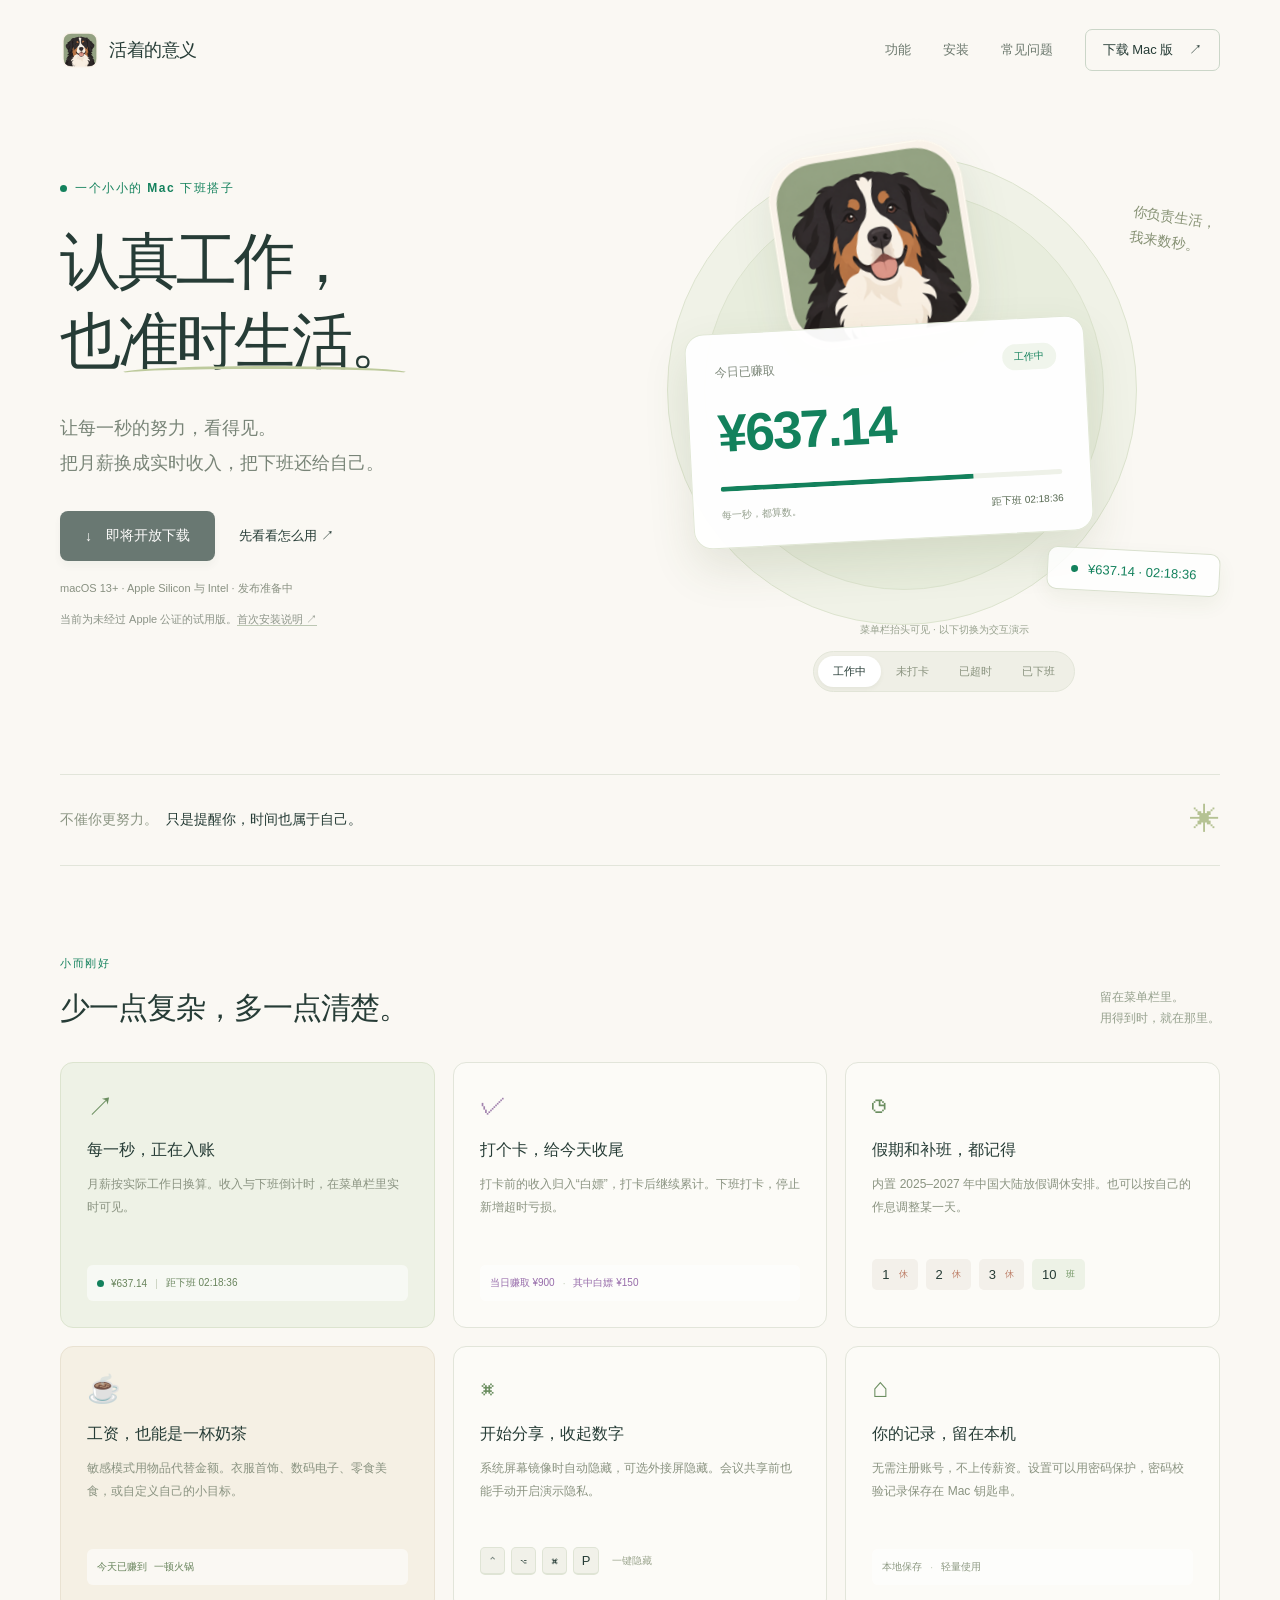
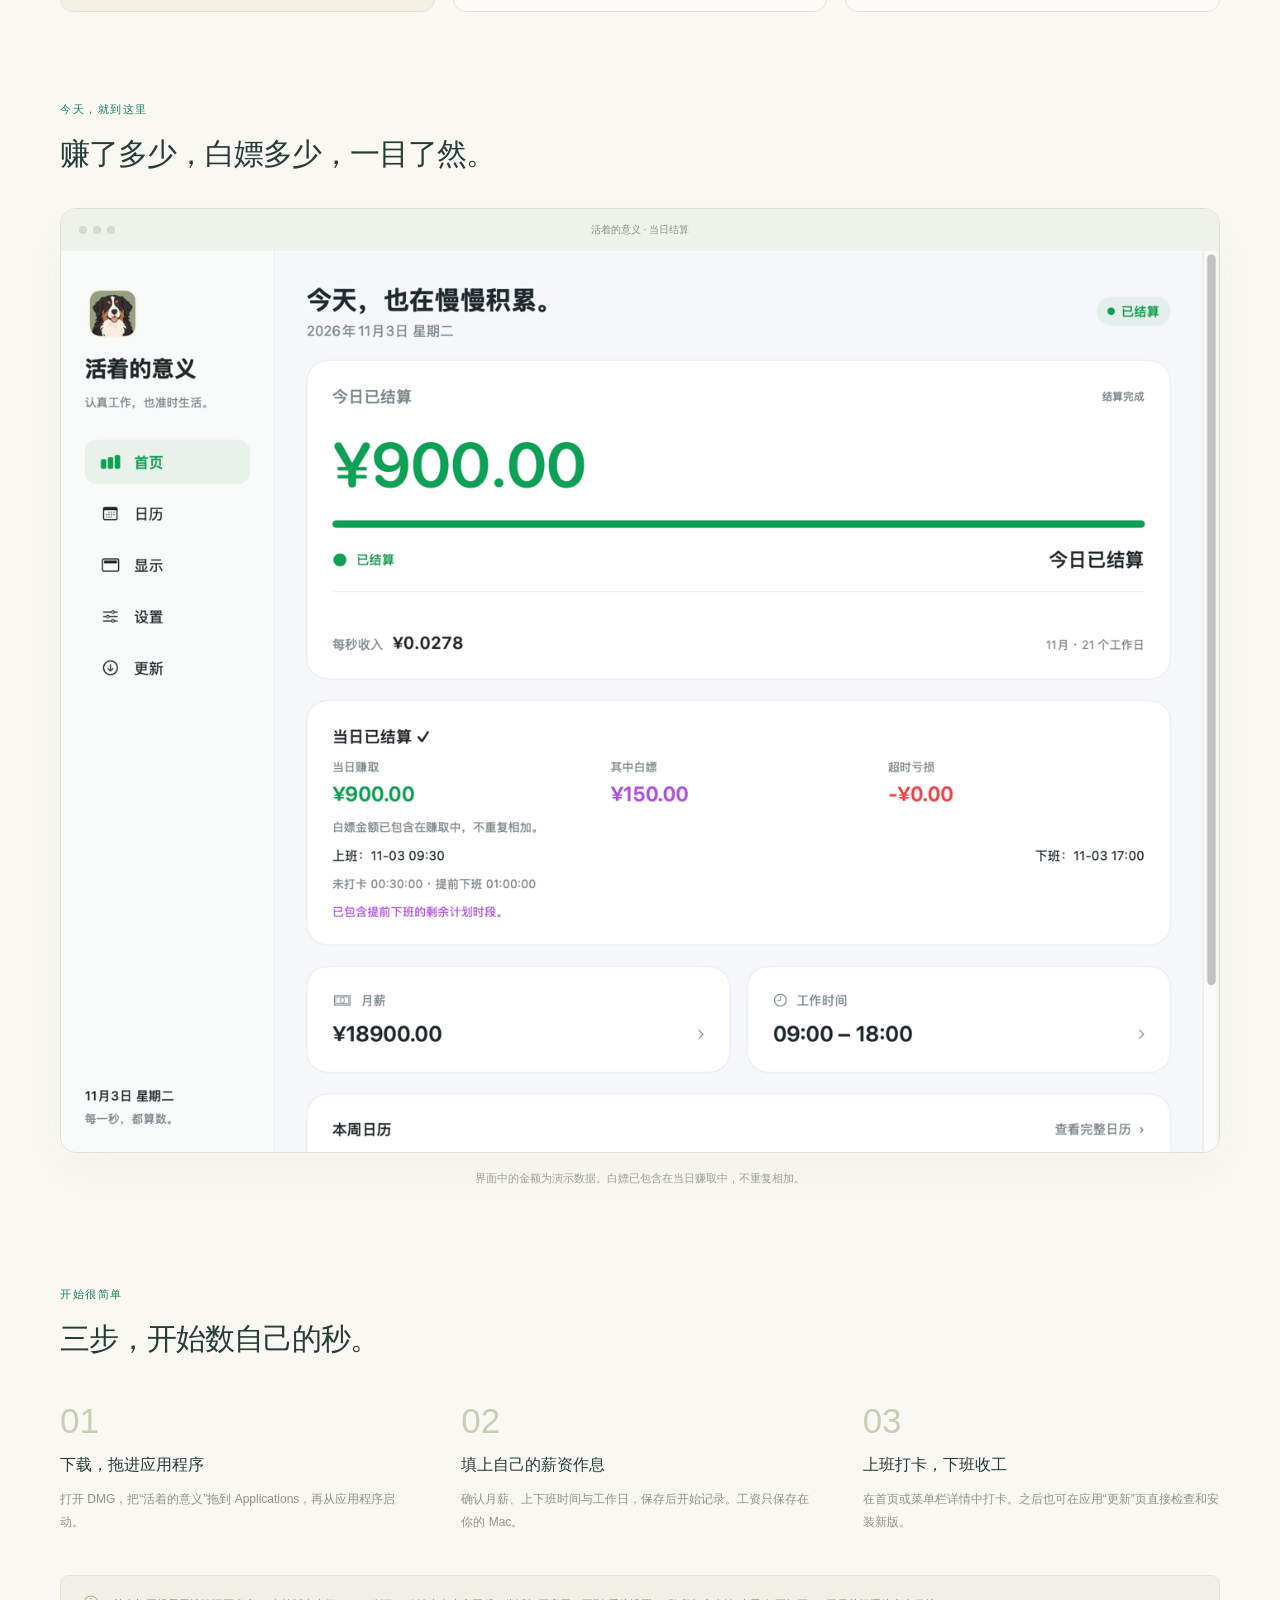
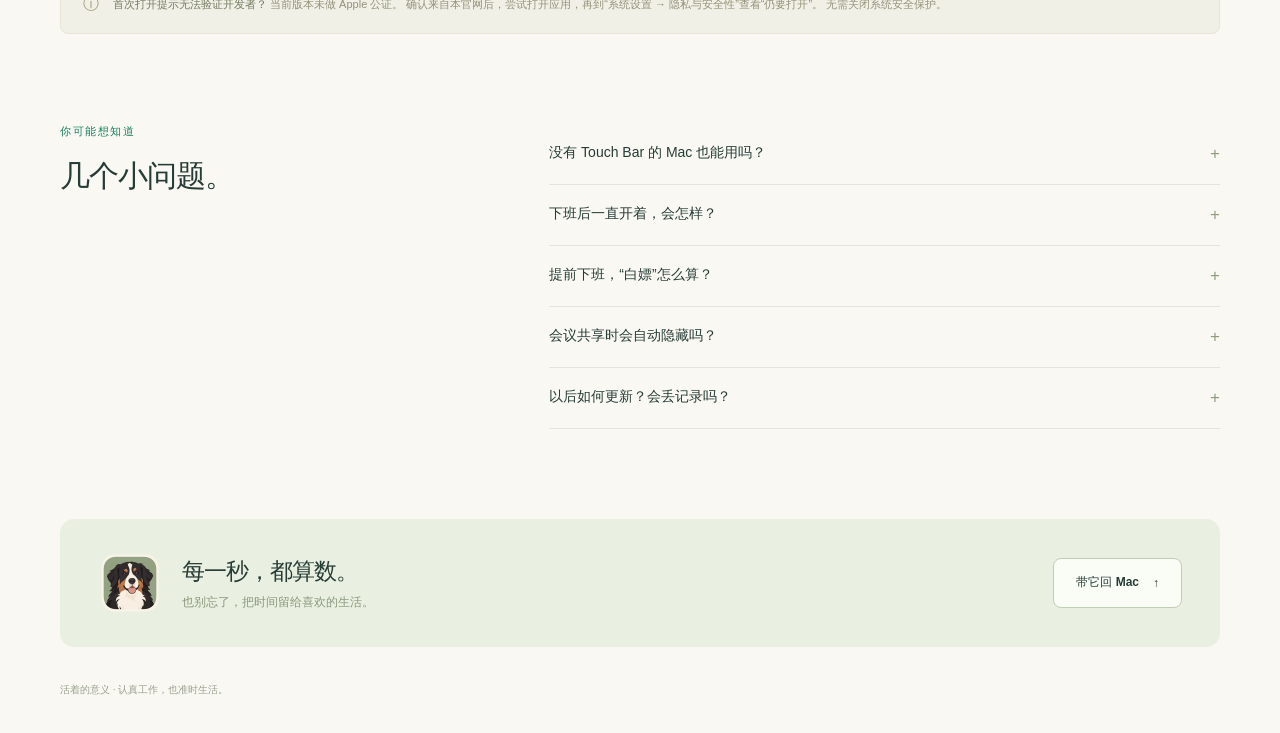
==== site/index.html @ 0f000b11 "Initial release of Living Meaning with bilingual documentation and publishing workflow" ====
<!doctype html>
<html lang="zh-CN">
  <head>
    <meta charset="utf-8" />
    <meta name="viewport" content="width=device-width, initial-scale=1" />
    <meta name="theme-color" content="#faf8f3" />
    <meta
      name="description"
      content="活着的意义，一款陪你准时下班的 Mac 小应用。每秒收入、上下班打卡、法定节假日和演示隐私。"
    />
    <title>活着的意义 — 认真工作，也准时生活。</title>
    <link rel="icon" href="./assets/app-icon.png" type="image/png" />
    <link rel="stylesheet" href="./style.css" />
    <script src="./release-config.js" defer></script>
    <script src="./app.js" defer></script>
  </head>
  <body>
    <header class="header wrap">
      <a class="brand" href="./" aria-label="活着的意义首页">
        <img src="./assets/app-icon.png" alt="" width="40" height="40" />
        <span>活着的意义</span>
      </a>
      <nav aria-label="主导航">
        <a href="#features">功能</a>
        <a href="#install">安装</a>
        <a href="#questions">常见问题</a>
        <a class="nav-download" href="#download">下载 Mac 版 <span aria-hidden="true">↗</span></a>
      </nav>
    </header>

    <main>
      <section class="hero wrap" id="download" aria-labelledby="hero-title">
        <div class="hero-copy">
          <div class="eyebrow"><span class="live-dot"></span> 一个小小的 Mac 下班搭子</div>
          <h1 id="hero-title">认真工作，<br />也<span class="underline">准时生活。</span></h1>
          <p class="lead">让每一秒的努力，看得见。<br />把月薪换成实时收入，把下班还给自己。</p>
          <div class="download-actions">
            <a class="button primary" id="download-button" aria-disabled="true" tabindex="-1">
              <span aria-hidden="true">↓</span> <span id="download-label">即将开放下载</span>
            </a>
            <a class="text-link" href="#how-it-works">先看看怎么用 <span aria-hidden="true">↗</span></a>
          </div>
          <p class="release-meta" id="release-meta">macOS 13+ · Apple Silicon 与 Intel · 发布准备中</p>
          <p class="install-note">当前为未经过 Apple 公证的试用版。<a href="#install">首次安装说明 ↗</a></p>
        </div>

        <div class="hero-visual" aria-label="应用状态演示，使用示例数据">
          <div class="orbit orbit-one"></div>
          <div class="orbit orbit-two"></div>
          <div class="visual-note">你负责生活，<br />我来数秒。</div>
          <img class="dog-icon" src="./assets/app-icon.png" alt="伯恩山犬应用图标" width="220" height="220" />
          <div class="floating-card">
            <div class="card-heading">
              <span id="demo-heading">今日已赚取</span><span class="pill" id="demo-pill">工作中</span>
            </div>
            <div class="demo-amount" id="demo-amount">¥637.14</div>
            <div class="demo-track"><span id="demo-progress"></span></div>
            <div class="demo-bottom">
              <span id="demo-state">每一秒，都算数。</span><strong id="demo-timer">距下班 02:18:36</strong>
            </div>
          </div>
          <div class="menu-preview">
            <span class="live-dot" id="menu-dot"></span><span id="menu-label">¥637.14 · 02:18:36</span>
          </div>
          <p class="demo-caption">菜单栏抬头可见 · 以下切换为交互演示</p>
          <div class="demo-switch" role="group" aria-label="切换状态示例">
            <button data-phase="working" aria-pressed="true">工作中</button>
            <button data-phase="awaiting" aria-pressed="false">未打卡</button>
            <button data-phase="overtime" aria-pressed="false">已超时</button>
            <button data-phase="settled" aria-pressed="false">已下班</button>
          </div>
        </div>
      </section>

      <div class="belief wrap">
        <span>不催你更努力。</span><strong>只是提醒你，时间也属于自己。</strong>
        <span class="small-star" aria-hidden="true">✳</span>
      </div>

      <section class="wrap section" id="features" aria-labelledby="features-title">
        <div class="section-top">
          <div>
            <p class="eyebrow">小而刚好</p>
            <h2 id="features-title">少一点复杂，多一点清楚。</h2>
          </div>
          <p class="section-aside">留在菜单栏里。<br />用得到时，就在那里。</p>
        </div>
        <div class="feature-grid">
          <article class="feature-card green-card">
            <span class="feature-symbol" aria-hidden="true">↗</span>
            <h3>每一秒，正在入账</h3>
            <p>月薪按实际工作日换算。收入与下班倒计时，在菜单栏里实时可见。</p>
            <div class="mini-status">
              <span class="live-dot"></span> ¥637.14 <span class="mini-divider">|</span> 距下班 02:18:36
            </div>
          </article>
          <article class="feature-card">
            <span class="feature-symbol purple" aria-hidden="true">✓</span>
            <h3>打个卡，给今天收尾</h3>
            <p>打卡前的收入归入“白嫖”，打卡后继续累计。下班打卡，停止新增超时亏损。</p>
            <div class="mini-status purple-text">当日赚取 ¥900 <span class="mini-divider">·</span> 其中白嫖 ¥150</div>
          </article>
          <article class="feature-card">
            <span class="feature-symbol" aria-hidden="true">◷</span>
            <h3>假期和补班，都记得</h3>
            <p>内置 2025–2027 年中国大陆放假调休安排。也可以按自己的作息调整某一天。</p>
            <div class="calendar-mini" aria-label="国庆日历示例">
              <span>1<small>休</small></span
              ><span>2<small>休</small></span
              ><span>3<small>休</small></span>
              <span class="makeup">10<small>班</small></span>
            </div>
          </article>
          <article class="feature-card cream-card">
            <span class="feature-symbol" aria-hidden="true">☕</span>
            <h3>工资，也能是一杯奶茶</h3>
            <p>敏感模式用物品代替金额。衣服首饰、数码电子、零食美食，或自定义自己的小目标。</p>
            <div class="mini-status">今天已赚到 <strong>一顿火锅</strong></div>
          </article>
          <article class="feature-card">
            <span class="feature-symbol" aria-hidden="true">⌘</span>
            <h3>开始分享，收起数字</h3>
            <p>系统屏幕镜像时自动隐藏，可选外接屏隐藏。会议共享前也能手动开启演示隐私。</p>
            <div class="shortcut"><kbd>⌃</kbd><kbd>⌥</kbd><kbd>⌘</kbd><kbd>P</kbd><span>一键隐藏</span></div>
          </article>
          <article class="feature-card">
            <span class="feature-symbol" aria-hidden="true">⌂</span>
            <h3>你的记录，留在本机</h3>
            <p>无需注册账号，不上传薪资。设置可以用密码保护，密码校验记录保存在 Mac 钥匙串。</p>
            <div class="mini-status muted-status">本地保存 <span class="mini-divider">·</span> 轻量使用</div>
          </article>
        </div>
      </section>

      <section class="wrap section showcase" id="how-it-works" aria-labelledby="showcase-title">
        <div class="section-top">
          <div>
            <p class="eyebrow">今天，就到这里</p>
            <h2 id="showcase-title">赚了多少，白嫖多少，一目了然。</h2>
          </div>
        </div>
        <div class="screenshot-frame">
          <div class="window-bar">
            <span></span><span></span><span></span>
            <p>活着的意义 · 当日结算</p>
          </div>
          <img
            src="./assets/dashboard.png"
            alt="应用结算界面：赚取 900 元、其中白嫖 150 元、亏损 0 元的演示记录"
            width="1400"
            height="1090"
            loading="lazy"
          />
        </div>
        <p class="image-caption">界面中的金额为演示数据。白嫖已包含在当日赚取中，不重复相加。</p>
      </section>

      <section class="wrap section" id="install" aria-labelledby="install-title">
        <div class="section-top">
          <div>
            <p class="eyebrow">开始很简单</p>
            <h2 id="install-title">三步，开始数自己的秒。</h2>
          </div>
        </div>
        <ol class="steps">
          <li>
            <span class="step-number">01</span>
            <h3>下载，拖进应用程序</h3>
            <p>打开 DMG，把“活着的意义”拖到 Applications，再从应用程序启动。</p>
          </li>
          <li>
            <span class="step-number">02</span>
            <h3>填上自己的薪资作息</h3>
            <p>确认月薪、上下班时间与工作日，保存后开始记录。工资只保存在你的 Mac。</p>
          </li>
          <li>
            <span class="step-number">03</span>
            <h3>上班打卡，下班收工</h3>
            <p>在首页或菜单栏详情中打卡。之后也可在应用“更新”页直接检查和安装新版。</p>
          </li>
        </ol>
        <div class="notice">
          <span aria-hidden="true">ⓘ</span>
          <p>
            <strong>首次打开提示无法验证开发者？</strong> 当前版本未做 Apple 公证。
            确认来自本官网后，尝试打开应用，再到“系统设置 → 隐私与安全性”查看“仍要打开”。 无需关闭系统安全保护。
          </p>
        </div>
      </section>

      <section class="wrap section faq-section" id="questions" aria-labelledby="faq-title">
        <div>
          <p class="eyebrow">你可能想知道</p>
          <h2 id="faq-title">几个小问题。</h2>
        </div>
        <div class="faq-list">
          <details>
            <summary>没有 Touch Bar 的 Mac 也能用吗？<span>+</span></summary>
            <p>
              可以。主窗口和菜单栏支持所有符合系统要求的 Mac。配备 Touch Bar 时，应用在前台可显示对应信息；
              切换到其他应用后，Touch Bar 会跟随系统切换。
            </p>
          </details>
          <details>
            <summary>下班后一直开着，会怎样？<span>+</span></summary>
            <p>
              没有下班打卡时，会按每秒薪资累计独立的超时亏损。下班打卡后停止新增亏损。
              退出期间不会补扣；退出不等于打卡，重开后仍可能继续计时。睡眠期间若应用未退出，计时继续。
            </p>
          </details>
          <details>
            <summary>提前下班，“白嫖”怎么算？<span>+</span></summary>
            <p>
              确认提前下班后，剩余计划工作时间会一次性计入当日收入，并归为白嫖。
              上班前未打卡的计划时段也属于白嫖。白嫖是总收入的子集，不重复相加。
            </p>
          </details>
          <details>
            <summary>会议共享时会自动隐藏吗？<span>+</span></summary>
            <p>
              系统镜像可以触发自动隐藏，也可选择连接外接显示器时隐藏。会议软件和录屏方式不一定能被识别， 共享前建议按
              ⌃⌥⌘P 手动隐藏。隐藏期间后台计时继续。
            </p>
          </details>
          <details>
            <summary>以后如何更新？会丢记录吗？<span>+</span></summary>
            <p>
              从本官网安装的发布版本内置更新源，在应用“更新”页检查即可。更新清单和安装包会验证发布签名，
              确认后才安装，并保留本机设置和记录。旧试用版可先手动安装一次官网版本。
            </p>
          </details>
        </div>
      </section>

      <section class="wrap closing">
        <img src="./assets/app-icon.png" alt="" width="64" height="64" loading="lazy" />
        <div>
          <h2>每一秒，都算数。</h2>
          <p>也别忘了，把时间留给喜欢的生活。</p>
        </div>
        <a class="button secondary" href="#download">带它回 Mac <span aria-hidden="true">↑</span></a>
      </section>
    </main>

    <footer class="wrap footer">
      <span>活着的意义 · 认真工作，也准时生活。</span>
      <div>
        <a id="source-link" hidden>GitHub 源码 ↗</a><a id="release-link" hidden>版本记录 ↗</a>
        <button id="checksum-button" hidden>校验下载文件</button>
      </div>
    </footer>
    <dialog id="checksum-dialog">
      <form method="dialog"><button class="close-dialog" aria-label="关闭">×</button></form>
      <h2>下载文件校验</h2>
      <p>将下载文件的 SHA-256 与下方数值核对：</p>
      <code id="checksum-value"></code>
      <p class="dialog-note" id="checksum-name"></p>
    </dialog>
    <noscript><p class="noscript">请启用 JavaScript 查看当前版本与下载入口。</p></noscript>
  </body>
</html>
---- site/style.css ----
:root {
  color-scheme: light;
  --paper: #faf8f3;
  --ink: #263c36;
  --muted: #7b867c;
  --green: #13815c;
  --line: #e2e5da;
  --phase-color: #13815c;
  font-family: -apple-system, BlinkMacSystemFont, "PingFang SC", "Microsoft YaHei", sans-serif;
  color: var(--ink);
  background: var(--paper);
  font-synthesis: none;
}
* {
  box-sizing: border-box;
}
html {
  scroll-behavior: smooth;
  scroll-padding-top: 30px;
}
body {
  margin: 0;
}
a {
  color: inherit;
  text-decoration: none;
}
button {
  font: inherit;
  color: inherit;
  cursor: pointer;
}
button,
a {
  -webkit-tap-highlight-color: transparent;
}
a:focus-visible,
button:focus-visible,
summary:focus-visible {
  outline: 3px solid #dfaa57;
  outline-offset: 5px;
}
[hidden] {
  display: none !important;
}
.wrap {
  width: min(1160px, calc(100% - 80px));
  margin-inline: auto;
}
.header {
  display: flex;
  justify-content: space-between;
  align-items: center;
  min-height: 100px;
  gap: 24px;
}
.brand {
  display: flex;
  align-items: center;
  gap: 9px;
  font-size: 18px;
  font-weight: 650;
  letter-spacing: -0.4px;
}
.brand img {
  display: block;
}
nav {
  display: flex;
  align-items: center;
  gap: 32px;
  font-size: 13px;
}
nav a:not(.nav-download) {
  color: #6b786d;
}
nav a:hover,
.text-link:hover {
  color: var(--green);
}
.nav-download {
  padding: 11px 17px;
  border: 1px solid #cbd6c8;
  border-radius: 7px;
}
.nav-download span {
  padding-left: 12px;
}
.hero {
  display: grid;
  grid-template-columns: 1.05fr 1fr;
  min-height: 610px;
  padding-block: 80px 82px;
  gap: 30px;
}
.eyebrow {
  font-size: 12px;
  letter-spacing: 1.5px;
  color: var(--green);
  font-weight: 600;
  margin: 0 0 24px;
}
.hero .eyebrow {
  display: flex;
  align-items: center;
  gap: 8px;
}
.live-dot {
  display: inline-block;
  width: 7px;
  height: 7px;
  border-radius: 50%;
  background: var(--green);
}
h1 {
  font-size: clamp(43px, 4.8vw, 66px);
  line-height: 1.3;
  letter-spacing: -3px;
  margin: 0;
  font-weight: 650;
}
.underline {
  position: relative;
  white-space: nowrap;
}
.underline::after {
  content: "";
  position: absolute;
  left: 0;
  bottom: -6px;
  height: 9px;
  width: 99%;
  border: 3px solid #bdca9c;
  border-color: #bdca9c transparent transparent;
  border-radius: 50%;
}
.lead {
  color: #788477;
  font-size: 18px;
  line-height: 1.95;
  margin: 30px 0;
}
.download-actions {
  display: flex;
  align-items: center;
  flex-wrap: wrap;
  gap: 24px;
  margin: 30px 0 18px;
}
.button {
  display: inline-flex;
  align-items: center;
  justify-content: center;
  gap: 14px;
  padding: 16px 25px;
  border-radius: 8px;
  font-size: 14px;
  font-weight: 600;
  min-height: 50px;
  transition: transform 0.15s;
}
.button:not([aria-disabled]):hover {
  transform: translateY(-2px);
}
.primary {
  background: var(--ink);
  color: white;
  box-shadow: 0 5px 10px #263c3610;
}
.button[aria-disabled] {
  cursor: default;
  opacity: 0.68;
}
.text-link {
  font-size: 13px;
}
.release-meta {
  font-size: 11px;
  color: #889081;
  line-height: 1.8;
}
.install-note {
  font-size: 11px;
  color: #8c9488;
  line-height: 1.7;
}
.install-note a {
  border-bottom: 1px solid #bcc7b3;
}
.hero-visual {
  position: relative;
  min-height: 440px;
  padding-top: 145px;
}
.orbit {
  position: absolute;
  border: 1px solid #dde4cf;
  border-radius: 50%;
  z-index: -1;
}
.orbit-one {
  width: 470px;
  height: 470px;
  left: -2px;
  top: -25px;
  background: #f0f2e7;
}
.orbit-two {
  width: 400px;
  height: 400px;
  left: 35px;
  top: 10px;
  background: #e8eddd;
}
.dog-icon {
  position: absolute;
  top: -45px;
  left: 95px;
  transform: rotate(-9deg);
  filter: drop-shadow(0 15px 20px #3a462c18);
}
.visual-note {
  position: absolute;
  top: 25px;
  right: 5px;
  line-height: 1.8;
  color: #869174;
  font-size: 14px;
  transform: rotate(8deg);
}
.floating-card {
  position: relative;
  z-index: 1;
  background: #fffffff5;
  padding: 25px 28px;
  border-radius: 19px;
  border: 1px solid #e1e7d6;
  box-shadow: 0 20px 45px #445a2420;
  transform: rotate(-3deg);
  width: 400px;
  margin-left: 20px;
}
.card-heading {
  display: flex;
  align-items: center;
  justify-content: space-between;
  color: #7d887a;
  font-size: 12px;
}
.pill {
  color: var(--phase-color);
  background: #f0f5ec;
  font-size: 10px;
  border-radius: 20px;
  padding: 6px 12px;
}
.demo-amount {
  font-size: 53px;
  font-weight: 600;
  letter-spacing: -2px;
  color: var(--phase-color);
  margin: 17px 0 23px;
}
.demo-track {
  height: 5px;
  border-radius: 3px;
  background: #eef1e8;
  overflow: hidden;
}
.demo-track span {
  display: block;
  width: 74%;
  height: 100%;
  background: var(--phase-color);
  transition: width 0.25s;
}
.demo-bottom {
  display: flex;
  justify-content: space-between;
  gap: 10px;
  margin-top: 17px;
  font-size: 10px;
  color: #95a08e;
}
.demo-bottom strong {
  color: #53664e;
  font-weight: 500;
  font-variant-numeric: tabular-nums;
}
.menu-preview {
  position: relative;
  z-index: 2;
  display: flex;
  align-items: center;
  gap: 10px;
  width: fit-content;
  padding: 13px 23px;
  margin-top: 10px;
  margin-left: auto;
  margin-right: 0;
  background: #ffffffd9;
  border: 1px solid #d9e0ce;
  box-shadow: 0 8px 20px #465e1f10;
  border-radius: 10px;
  font-size: 13px;
  color: var(--phase-color);
  transform: rotate(3deg);
  font-variant-numeric: tabular-nums;
}
#menu-dot {
  background: var(--phase-color);
}
.demo-caption {
  text-align: center;
  margin: 30px 0 14px;
  font-size: 10px;
  color: #96a08d;
}
.demo-switch {
  display: flex;
  justify-content: center;
  width: fit-content;
  margin: 0 auto;
  padding: 4px;
  background: #efefe6;
  border: 1px solid #e3e6d9;
  border-radius: 30px;
}
.demo-switch button {
  border: 0;
  background: transparent;
  padding: 8px 15px;
  border-radius: 20px;
  font-size: 11px;
  color: #89927e;
}
.demo-switch button[aria-pressed="true"] {
  background: #fff;
  color: var(--ink);
  box-shadow: 0 2px 4px #52603212;
}
.belief {
  display: flex;
  align-items: center;
  gap: 8px;
  border-block: 1px solid var(--line);
  padding-block: 28px;
  font-size: 14px;
}
.belief > span:first-child {
  color: #8b9583;
}
.belief strong {
  font-weight: 500;
}
.small-star {
  margin-left: auto;
  font-size: 30px;
  color: #b5c293;
}
.section {
  padding-top: 90px;
}
.section-top {
  display: flex;
  justify-content: space-between;
  align-items: flex-end;
  margin-bottom: 32px;
  gap: 24px;
}
.section .eyebrow {
  margin-bottom: 14px;
  font-size: 11px;
}
h2 {
  margin: 0;
  font-size: 30px;
  font-weight: 600;
  letter-spacing: -1px;
  line-height: 1.5;
}
.section-aside {
  color: #95a08d;
  font-size: 12px;
  line-height: 1.8;
  margin: 0;
}
.feature-grid {
  display: grid;
  grid-template-columns: repeat(3, 1fr);
  gap: 18px;
}
.feature-card {
  border: 1px solid var(--line);
  background: #fcfbf7;
  border-radius: 13px;
  padding: 26px;
  min-width: 0;
}
.green-card {
  background: #eef2e6;
  border-color: #dce4cf;
}
.cream-card {
  background: #f5f0e4;
  border-color: #e9e2d2;
}
.feature-symbol {
  display: block;
  font-size: 27px;
  color: #6b8e60;
  height: 37px;
}
.purple {
  color: #a283ae;
}
h3 {
  font-weight: 600;
  font-size: 16px;
  margin: 14px 0 12px;
}
.feature-card p {
  color: #8a9381;
  font-size: 12px;
  line-height: 1.95;
  margin: 0;
  min-height: 70px;
}
.mini-status {
  display: flex;
  align-items: center;
  gap: 7px;
  margin-top: 22px;
  font-size: 10px;
  color: #68845c;
  white-space: nowrap;
  background: #ffffff90;
  padding: 11px 10px;
  border-radius: 6px;
}
.mini-divider {
  color: #c5cebb;
  padding-inline: 1px;
}
.purple-text {
  color: #976caa;
}
.muted-status {
  color: #8c9881;
}
.calendar-mini {
  display: flex;
  gap: 8px;
  margin-top: 16px;
}
.calendar-mini > span {
  display: flex;
  align-items: center;
  gap: 9px;
  font-size: 13px;
  padding: 8px 10px;
  background: #f3f0ea;
  border-radius: 5px;
}
.calendar-mini small {
  font-size: 9px;
  color: #bc7b64;
}
.calendar-mini .makeup {
  background: #edf2e6;
}
.calendar-mini .makeup small {
  color: #6f9461;
}
.shortcut {
  display: flex;
  gap: 6px;
  align-items: center;
  margin-top: 20px;
}
kbd {
  font: inherit;
  font-size: 13px;
  background: #f1f1e9;
  border: 1px solid #dfe4d5;
  border-bottom-width: 2px;
  padding: 5px 8px;
  border-radius: 5px;
}
.shortcut span {
  font-size: 10px;
  color: #9ba58e;
  margin-left: 7px;
}
.screenshot-frame {
  border-radius: 16px;
  border: 1px solid #dce2d4;
  overflow: hidden;
  box-shadow: 0 20px 50px #44542f0a;
}
.window-bar {
  display: flex;
  gap: 6px;
  align-items: center;
  background: #eff2eb;
  padding: 14px 18px;
}
.window-bar > span {
  border-radius: 50%;
  width: 8px;
  height: 8px;
  background: #d4dbcc;
}
.window-bar p {
  text-align: center;
  flex: 1;
  margin: 0 42px 0 0;
  font-size: 10px;
  color: #87947c;
}
.screenshot-frame img {
  display: block;
  width: 100%;
  height: auto;
}
.image-caption {
  color: #9aa28e;
  font-size: 11px;
  text-align: center;
  margin-top: 18px;
}
.steps {
  display: grid;
  grid-template-columns: repeat(3, 1fr);
  gap: 44px;
  list-style: none;
  padding: 0;
  margin: 40px 0;
}
.step-number {
  font-size: 35px;
  color: #c5cfb4;
  font-weight: 300;
}
.steps p {
  font-size: 12px;
  line-height: 1.95;
  color: #8b9682;
  margin: 0;
}
.notice {
  display: flex;
  gap: 14px;
  background: #f1f0e7;
  border: 1px solid #e7e5d6;
  padding: 18px 22px;
  border-radius: 8px;
}
.notice > span {
  color: #9f9d78;
}
.notice p {
  margin: 0;
  color: #929279;
  font-size: 11px;
  line-height: 1.9;
}
.notice strong {
  color: #737a5f;
  font-weight: 500;
}
.faq-section {
  display: grid;
  grid-template-columns: 1fr 1.6fr;
  gap: 70px;
}
.faq-list details {
  border-bottom: 1px solid var(--line);
}
summary {
  display: flex;
  list-style: none;
  justify-content: space-between;
  gap: 20px;
  padding: 20px 0;
  cursor: pointer;
  font-size: 14px;
}
summary::-webkit-details-marker {
  display: none;
}
summary span {
  color: #8e9c7e;
  font-size: 17px;
}
details[open] summary span {
  transform: rotate(45deg);
}
.faq-list p {
  margin: 0 20px 20px 0;
  color: #8c9684;
  font-size: 12px;
  line-height: 1.95;
}
.closing {
  display: flex;
  align-items: center;
  gap: 20px;
  background: #eaf0e1;
  border-radius: 14px;
  padding: 32px 38px;
  margin-top: 90px;
}
.closing h2 {
  font-size: 23px;
}
.closing p {
  margin: 5px 0 0;
  font-size: 12px;
  color: #89987b;
}
.secondary {
  margin-left: auto;
  border: 1px solid #c2ceb4;
  font-size: 12px;
  background: #fafcf6;
  padding: 12px 22px;
}
.footer {
  display: flex;
  justify-content: space-between;
  align-items: center;
  gap: 25px;
  padding-block: 36px;
  font-size: 10px;
  color: #98a18f;
}
.footer > div {
  display: flex;
  gap: 20px;
}
.footer button {
  border: 0;
  background: none;
  padding: 0;
  font-size: 10px;
}
dialog {
  border: 1px solid var(--line);
  border-radius: 14px;
  background: var(--paper);
  color: var(--ink);
  padding: 30px;
  max-width: min(540px, 90vw);
}
dialog::backdrop {
  background: #263c3670;
}
dialog h2 {
  font-size: 23px;
}
dialog p {
  font-size: 12px;
  color: #7d8776;
  line-height: 1.8;
}
dialog code {
  display: block;
  overflow-wrap: anywhere;
  font-size: 12px;
  background: #eceee5;
  padding: 15px;
  border-radius: 6px;
}
.close-dialog {
  float: right;
  border: 0;
  background: none;
  font-size: 25px;
}
.dialog-note {
  overflow-wrap: anywhere;
}
.noscript {
  padding: 20px;
  text-align: center;
}
@media (min-width: 1600px) {
  .hero {
    padding-block: 110px;
  }
}
@media (max-width: 1050px) {
  .wrap {
    width: calc(100% - 48px);
  }
  .hero {
    gap: 15px;
    padding-top: 60px;
  }
  .hero-visual {
    transform: scale(0.9);
    transform-origin: top right;
    margin-left: -40px;
  }
  .orbit-one {
    width: 420px;
    height: 420px;
  }
  .orbit-two {
    width: 350px;
    height: 350px;
  }
  .floating-card {
    width: 365px;
  }
  .feature-card {
    padding: 20px;
  }
  .mini-status {
    font-size: 9px;
    gap: 4px;
  }
  .calendar-mini {
    gap: 4px;
  }
  .calendar-mini > span {
    padding-inline: 7px;
  }
}
@media (max-width: 900px) {
  .header {
    min-height: 80px;
  }
  .brand {
    font-size: 16px;
  }
  nav {
    gap: 18px;
    font-size: 12px;
  }
  nav > a:not(.nav-download) {
    display: none;
  }
  .nav-download {
    padding: 10px 12px;
  }
  .hero {
    grid-template-columns: 1fr;
    gap: 55px;
    padding-block: 40px;
  }
  h1 {
    font-size: 51px;
    letter-spacing: -2px;
  }
  .lead {
    font-size: 16px;
  }
  .hero-visual {
    width: min(440px, 100%);
    justify-self: center;
    transform: none;
    margin: 0;
    min-height: 450px;
  }
  .orbit-one {
    width: 95%;
    height: 400px;
    left: 0;
  }
  .orbit-two {
    width: 78%;
    height: 330px;
    left: 8%;
  }
  .floating-card {
    width: calc(100% - 30px);
    margin-left: 4px;
    padding: 23px;
  }
  .dog-icon {
    left: 20%;
    width: 190px;
    height: 190px;
    top: -25px;
  }
  .visual-note {
    font-size: 12px;
  }
  .menu-preview {
    font-size: 12px;
  }
  .belief {
    font-size: 12px;
    flex-wrap: wrap;
    gap: 7px;
  }
  .small-star {
    font-size: 25px;
  }
  .section {
    padding-top: 58px;
  }
  h2 {
    font-size: 24px;
  }
  .section-aside {
    display: none;
  }
  .feature-grid {
    grid-template-columns: repeat(2, 1fr);
    gap: 12px;
  }
  .feature-card {
    padding: 20px;
  }
  .feature-card h3 {
    font-size: 15px;
  }
  .feature-card p {
    min-height: 90px;
  }
  .mini-status {
    flex-wrap: wrap;
    white-space: normal;
    line-height: 1.8;
  }
  .steps {
    gap: 24px;
  }
  .steps h3 {
    font-size: 14px;
  }
  .faq-section {
    grid-template-columns: 1fr;
    gap: 15px;
  }
  .closing {
    margin-top: 58px;
    padding: 24px;
    flex-wrap: wrap;
    gap: 15px;
  }
  .closing h2 {
    font-size: 21px;
  }
  .closing .button {
    margin-left: 0;
  }
  .footer {
    flex-direction: column;
    align-items: flex-start;
    gap: 15px;
  }
}
@media (max-width: 430px) {
  .wrap {
    width: calc(100% - 36px);
  }
  h1 {
    font-size: 44px;
  }
  .download-actions {
    gap: 18px;
  }
  .feature-grid,
  .steps {
    grid-template-columns: 1fr;
  }
  .feature-card p {
    min-height: auto;
  }
  .mini-status {
    font-size: 11px;
  }
  .steps {
    gap: 30px;
    margin-top: 24px;
  }
  .steps h3 {
    font-size: 16px;
  }
  .demo-switch button {
    padding-inline: 12px;
  }
  .demo-bottom {
    font-size: 9px;
    gap: 6px;
  }
  .demo-amount {
    font-size: 48px;
  }
  .notice {
    padding: 16px;
  }
}
@media (prefers-reduced-motion: reduce) {
  html {
    scroll-behavior: auto;
  }
  *,
  *::before,
  *::after {
    transition: none !important;
  }
}
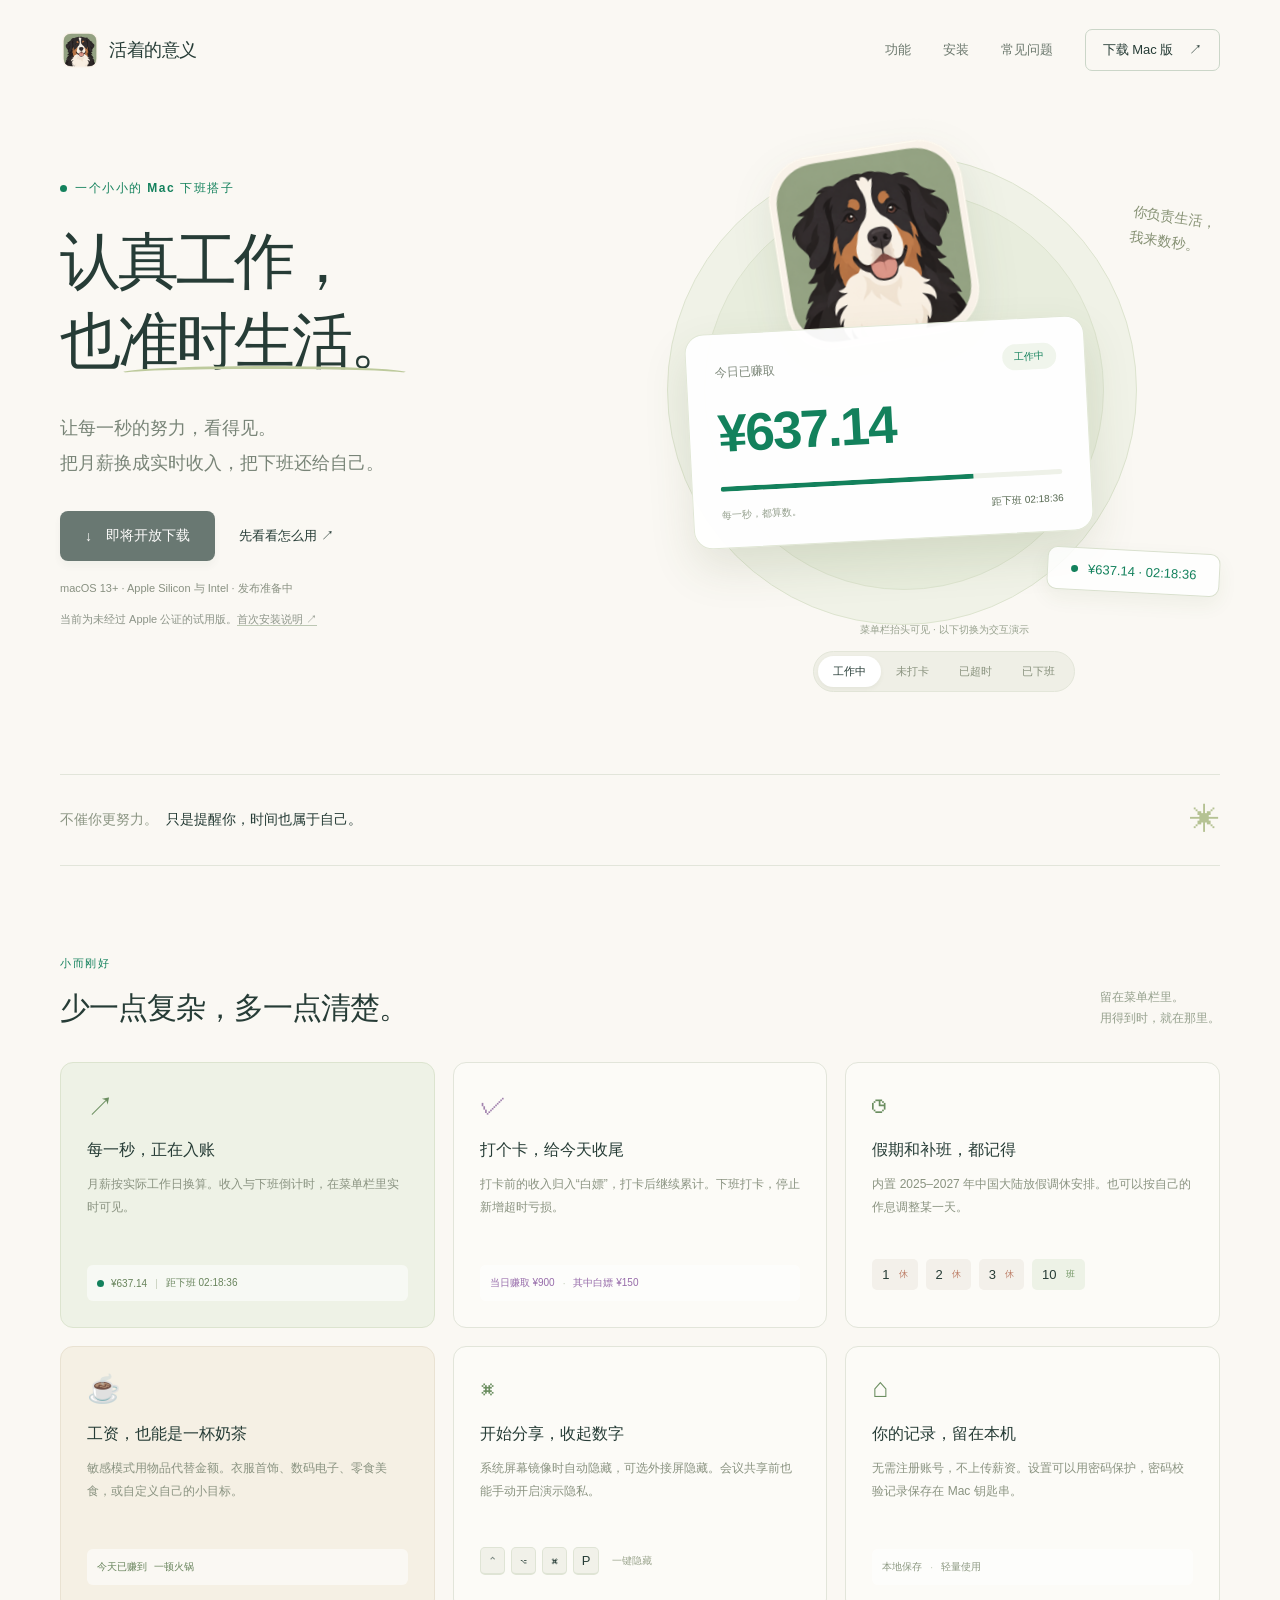
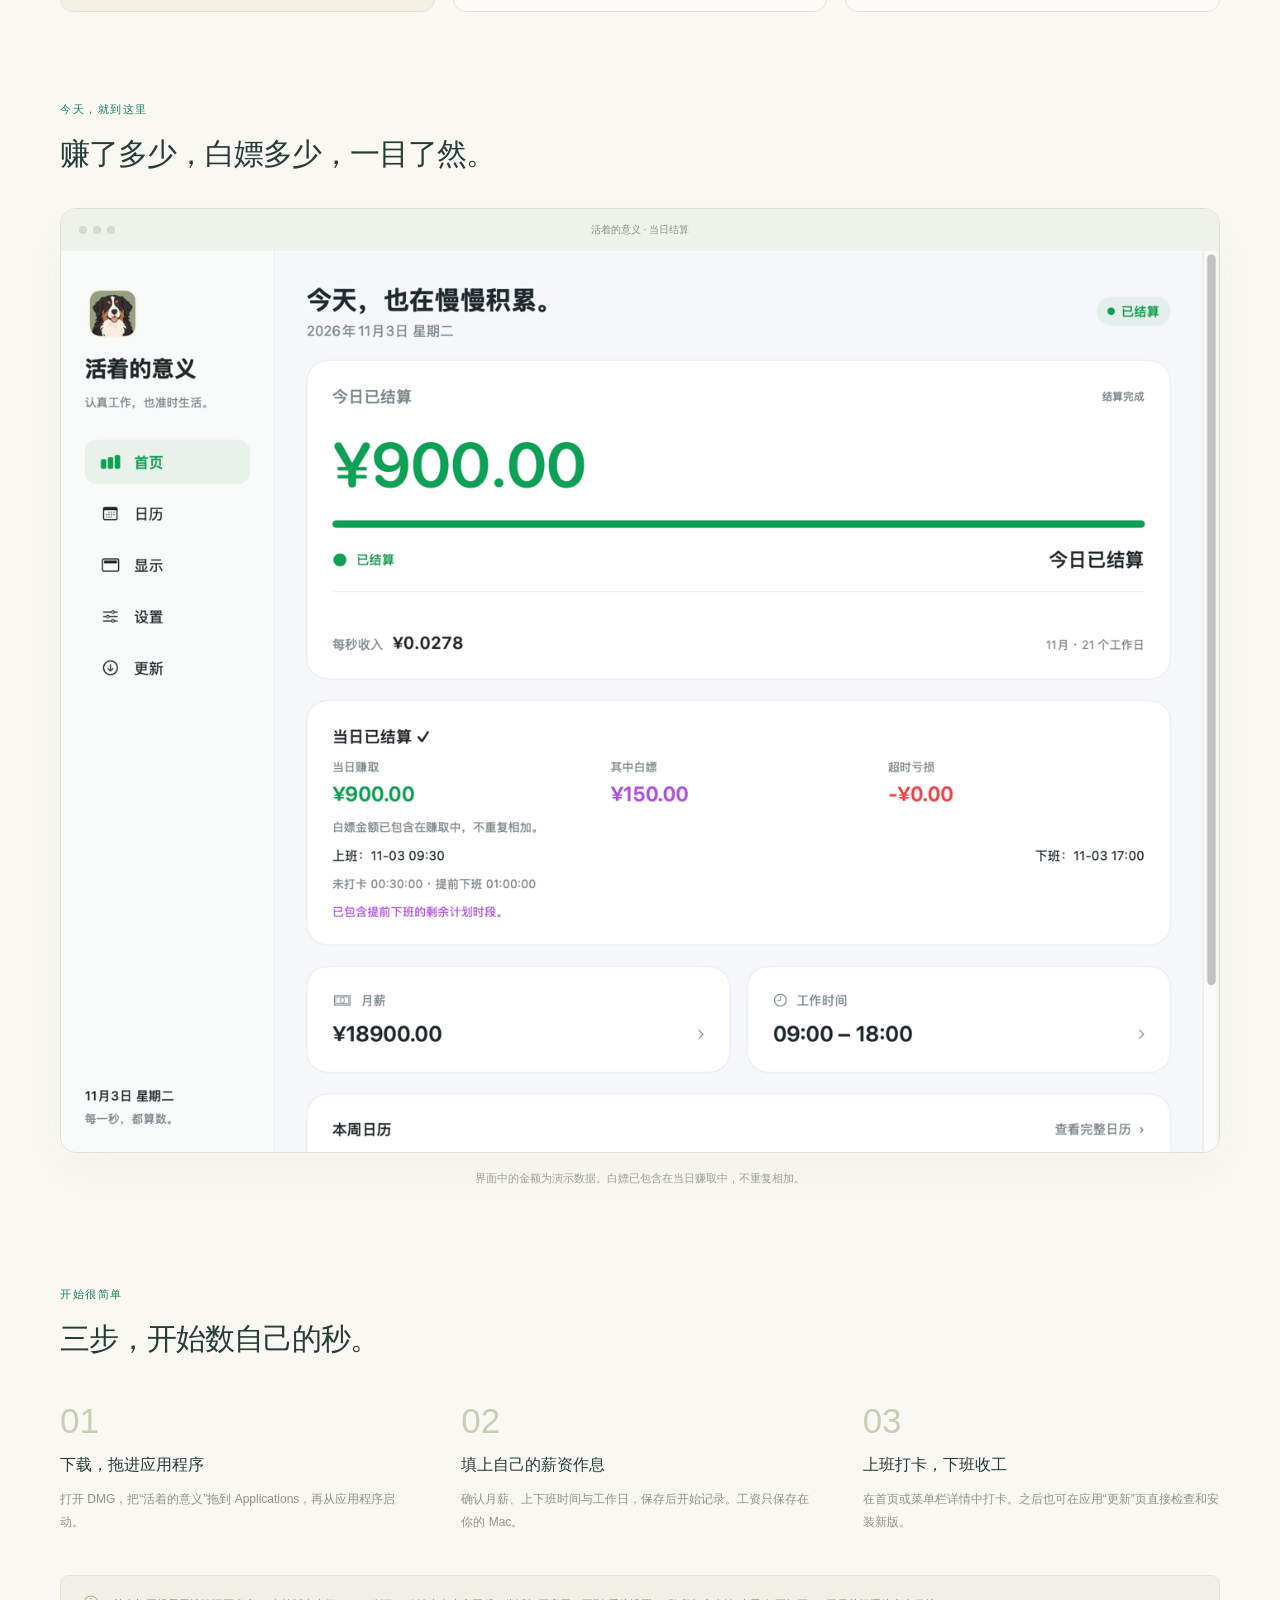
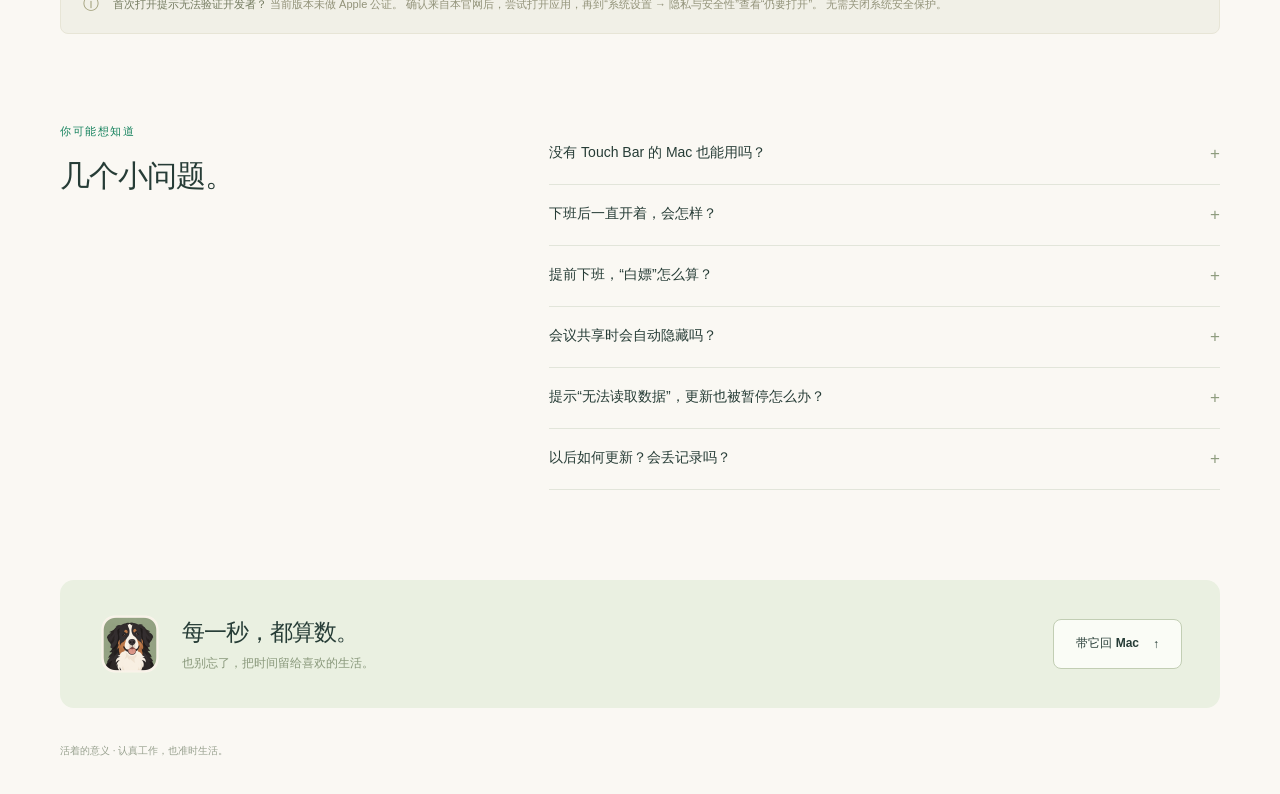
==== commit 0d328d76: "Fix rescheduled data loading and publish beta updates" ====
--- a/site/index.html
+++ b/site/index.html
@@ -223,6 +223,17 @@
             </p>
           </details>
           <details>
+            <summary>提示“无法读取数据”，更新也被暂停怎么办？<span>+</span></summary>
+            <p>
+              0.2.3 已修复修改作息后旧记录被误判无效的问题。已出现读取错误的旧版会禁止保存设置，
+              改回上下班时间也无法解除限制。请先备份
+              <code>~/Library/Application Support/LivingMeaning/</code> 文件夹，
+              再按 ⌥⌘Esc 强制退出旧应用，从本页下载新版并覆盖安装。
+              只替换 Applications 中的应用，不要删除 <code>state.json</code>。
+              未出现读取错误的用户可正常使用应用内更新。
+            </p>
+          </details>
+          <details>
             <summary>以后如何更新？会丢记录吗？<span>+</span></summary>
             <p>
               从本官网安装的发布版本内置更新源，在应用“更新”页检查即可。更新清单和安装包会验证发布签名，
--- a/site/style.css
+++ b/site/style.css
@@ -577,6 +577,9 @@
 .faq-list details {
   border-bottom: 1px solid var(--line);
 }
+.faq-list code {
+  overflow-wrap: anywhere;
+}
 summary {
   display: flex;
   list-style: none;
